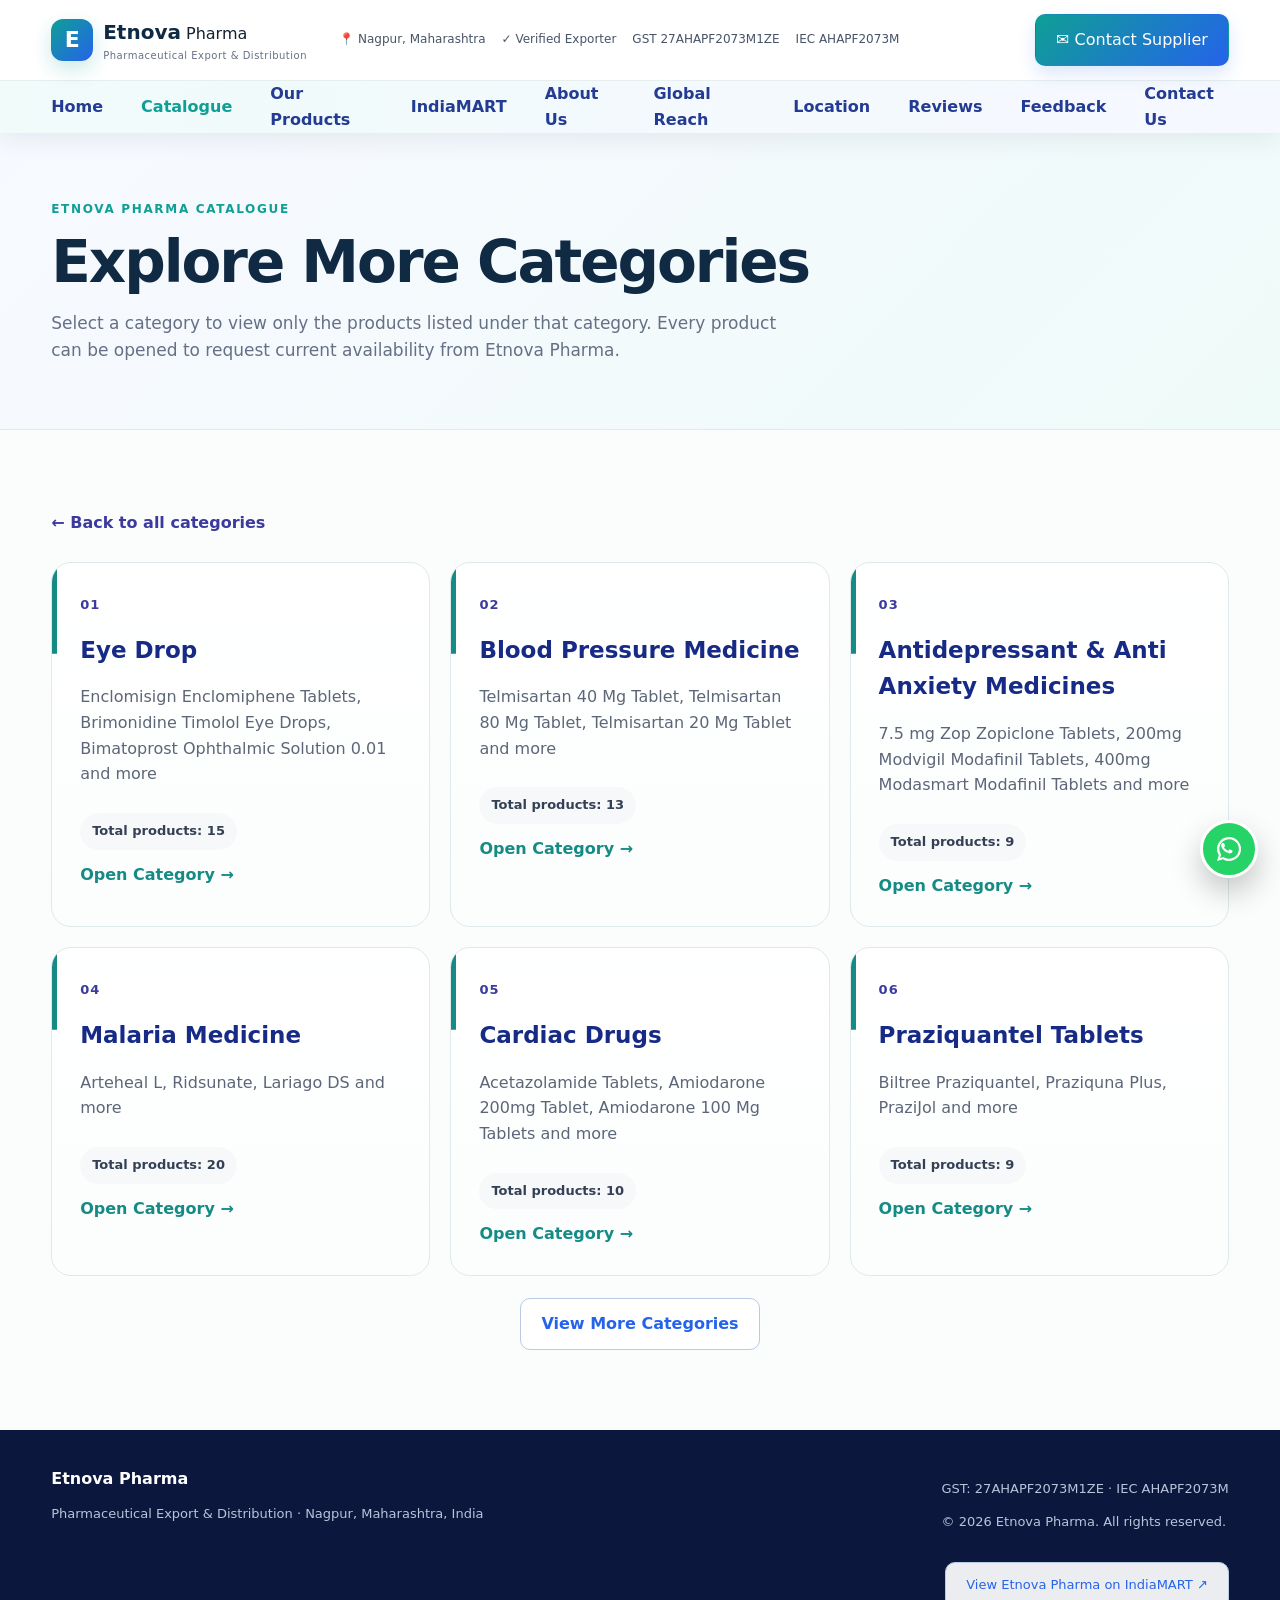
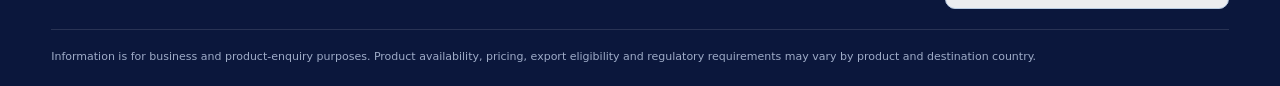
==== catalogue.html @ 1b02956c "Add files via upload" ====
<!doctype html><html lang="en"><head><meta charset="utf-8"><meta name="viewport" content="width=device-width,initial-scale=1"><title>Product Catalogue | Etnova Pharma</title><meta name="description" content="Browse Etnova Pharma product categories and request product availability."><link rel="stylesheet" href="styles.css"></head><body>
<header class="site-header"><div class="topbar container"><a class="brand" href="index.html"><span class="brand-mark">E</span><span><strong>Etnova</strong> Pharma<small>Pharmaceutical Export & Distribution</small></span></a><button class="mobile-menu-toggle" type="button" aria-label="Open navigation" aria-expanded="false"><span></span><span></span><span></span></button><div class="trust-strip"><span>📍 Nagpur, Maharashtra</span><span>✓ Verified Exporter</span><span>GST 27AHAPF2073M1ZE</span><span>IEC AHAPF2073M</span></div><a class="btn btn-primary" href="index.html#contact">✉ Contact Supplier</a></div><nav class="nav"><div class="container nav-inner"><a href="index.html">Home</a><a class="active" href="catalogue.html">Catalogue</a><a href="products.html">Our Products</a><a href="https://export.indiamart.com/company/etnova-pharma" target="_blank" rel="noopener noreferrer">IndiaMART</a><a href="index.html#about">About Us</a><a href="index.html#global">Global Reach</a><a href="location.html">Location</a><a href="index.html#reviews">Reviews</a><a href="index.html#feedback">Feedback</a><a href="index.html#contact">Contact Us</a></div></nav></header>
<main><section class="page-hero"><div class="container"><span class="eyebrow">ETNOVA PHARMA CATALOGUE</span><h1 id="categoryTitle">Explore More Categories</h1><p id="categoryIntro">Select a category to view only the products listed under that category. Every product can be opened to request current availability from Etnova Pharma.</p></div></section>
<section class="section"><div class="container"><div class="catalogue-back"><a href="index.html#catalogue">← Back to all categories</a></div><div id="categoryView"><div class="category-grid category-grid-large catalogue-collapsible" id="categoryGrid"></div><button id="viewMoreCategories" class="btn btn-outline catalogue-toggle" type="button" aria-expanded="false">View More Categories</button></div><div id="productView" hidden><div class="selected-category-head"><div><span class="eyebrow">CATEGORY PRODUCTS</span><h2 id="selectedCategoryTitle"></h2><p id="selectedCategoryMeta"></p></div><a class="btn btn-outline" href="catalogue.html">All Categories</a></div><div class="catalog-tools"><input id="categoryProductSearch" type="search" placeholder="Search products in this category…"><span class="category-only-note">Showing products from this category only</span></div><div id="categoryProductGrid" class="product-grid product-grid-wide"></div><div id="categoryNoResults" class="empty" hidden>No products found in this category.</div></div></div></section></main>
<footer class="footer"><div class="container footer-grid"><div><strong>Etnova Pharma</strong><p>Pharmaceutical Export & Distribution · Nagpur, Maharashtra, India</p></div><div><p>GST: 27AHAPF2073M1ZE · IEC AHAPF2073M</p><p>© <span id="year"></span> Etnova Pharma. All rights reserved.</p></div></div><div class="container footer-marketplace"><a class="btn btn-outline" href="https://export.indiamart.com/company/etnova-pharma" target="_blank" rel="noopener noreferrer">View Etnova Pharma on IndiaMART ↗</a></div><div class="container legal">Information is for business and product-enquiry purposes. Product availability, pricing, export eligibility and regulatory requirements may vary by product and destination country.</div></footer>
<div class="product-modal" id="productModal" aria-hidden="true"><div class="modal-backdrop" data-close-modal></div><div class="modal-panel" role="dialog" aria-modal="true"><button class="modal-close" type="button" aria-label="Close" data-close-modal>×</button><span class="eyebrow">PRODUCT ENQUIRY</span><h2>Request Product Availability</h2><p id="modalProduct" class="modal-product-name"></p><form id="productEnquiryForm" class="enquiry-form"><input type="hidden" id="selectedProduct"><div class="form-two"><label>Full Name<input id="customerName" required></label><label>Company Name<input id="companyName"></label></div><div class="form-two"><label>Email<input id="customerEmail" type="email" required></label><label>Phone / WhatsApp<input id="customerPhone" required></label></div><div class="form-two"><label>Destination Country<input id="destinationCountry" required></label><label>Required Quantity<input id="requiredQuantity" placeholder="e.g. 500 packs"></label></div><label>Message / Requirements<textarea id="customerMessage" rows="4" placeholder="Packaging, target quantity, shipping requirements, etc."></textarea></label><button class="btn btn-primary" type="submit">Send Availability Request</button><small>Prices, stock, export eligibility and destination requirements are confirmed by Etnova Pharma after enquiry.</small></form></div></div>
<script src="catalogue-page.js"></script><a class="floating-whatsapp" id="floatingWhatsapp" href="https://wa.me/918983128824?text=Hello%20Etnova%20Pharma%2C%20I%20would%20like%20to%20enquire%20about%20your%20pharmaceutical%20products." target="_blank" rel="noopener" aria-label="Chat with Etnova Pharma on WhatsApp" title="Chat with Etnova Pharma on WhatsApp"><svg viewBox="0 0 32 32" aria-hidden="true" focusable="false"><path fill="currentColor" d="M19.11 17.41c-.3-.15-1.75-.86-2.02-.96-.27-.1-.47-.15-.67.15-.2.3-.77.96-.94 1.16-.17.2-.35.22-.65.07-.3-.15-1.25-.46-2.38-1.46-.88-.78-1.47-1.74-1.64-2.04-.17-.3-.02-.46.13-.61.13-.13.3-.35.45-.52.15-.17.2-.3.3-.5.1-.2.05-.37-.02-.52-.07-.15-.67-1.61-.92-2.2-.24-.58-.49-.5-.67-.51h-.57c-.2 0-.52.07-.79.37-.27.3-1.04 1.01-1.04 2.47s1.07 2.86 1.22 3.06c.15.2 2.1 3.2 5.09 4.49.71.31 1.27.49 1.7.63.71.23 1.35.2 1.86.12.57-.09 1.75-.72 2-1.41.25-.69.25-1.28.17-1.41-.07-.12-.27-.2-.57-.35z"/><path fill="currentColor" d="M16.03 3.2a12.76 12.76 0 0 0-10.9 19.4L3.2 28.8l6.34-1.87A12.77 12.77 0 1 0 16.03 3.2zm0 23.2c-1.99 0-3.83-.58-5.38-1.58l-.39-.25-3.76 1.11 1.13-3.66-.26-.4a10.4 10.4 0 1 1 8.66 4.78z"/></svg></a>
<script>
(function(){const b=document.getElementById("floatingWhatsapp");if(!b)return;let drag=false,moved=false,sx=0,sy=0,sl=0,st=0;b.addEventListener("pointerdown",e=>{drag=true;moved=false;sx=e.clientX;sy=e.clientY;const r=b.getBoundingClientRect();sl=r.left;st=r.top;b.setPointerCapture(e.pointerId)});b.addEventListener("pointermove",e=>{if(!drag)return;const dx=e.clientX-sx,dy=e.clientY-sy;if(Math.abs(dx)+Math.abs(dy)>8)moved=true;let x=Math.max(8,Math.min(innerWidth-b.offsetWidth-8,sl+dx));let y=Math.max(8,Math.min(innerHeight-b.offsetHeight-8,st+dy));b.style.left=x+"px";b.style.top=y+"px";b.style.right="auto";b.style.bottom="auto"});b.addEventListener("pointerup",e=>{drag=false;if(moved){e.preventDefault();b.dataset.dragged="1";setTimeout(()=>delete b.dataset.dragged,100)}});b.addEventListener("click",e=>{if(b.dataset.dragged)e.preventDefault()});})();
</script></body></html>
---- styles.css ----
:root{--navy:#10235b;--blue:#1d3fa3;--teal:#168f88;--teal2:#0f7771;--ink:#111827;--muted:#667085;--line:#e5e7eb;--soft:#f6f8fc;--white:#fff;--shadow:0 16px 40px rgba(16,35,91,.08)}
*{box-sizing:border-box}html{scroll-behavior:smooth}body{margin:0;font-family:Inter,ui-sans-serif,system-ui,-apple-system,BlinkMacSystemFont,"Segoe UI",sans-serif;color:var(--ink);background:#fff;line-height:1.6}a{text-decoration:none;color:inherit}.container{width:min(1180px,92%);margin:auto}
.site-header{position:sticky;top:0;z-index:20;background:#fff;box-shadow:0 4px 20px rgba(0,0,0,.05)}.topbar{display:flex;align-items:center;gap:28px;padding:14px 0}.brand{display:flex;align-items:center;gap:10px;min-width:260px}.brand-mark{width:42px;height:42px;border-radius:12px;display:grid;place-items:center;background:var(--navy);color:#fff;font-weight:800;font-size:22px}.brand strong{font-size:20px}.brand small{display:block;color:var(--muted);font-size:10px;letter-spacing:.05em}.trust-strip{display:flex;gap:16px;flex-wrap:wrap;align-items:center;font-size:12px;color:#475467;flex:1}.nav{background:#f4f5f7;border-top:1px solid #f0f0f0}.nav-inner{display:flex;gap:38px;align-items:center;min-height:52px}.nav a{font-weight:700;color:#233b93}.nav a:hover{color:var(--teal)}
.btn{display:inline-flex;justify-content:center;align-items:center;border-radius:10px;padding:12px 20px;font-weight:800;border:1px solid transparent;cursor:pointer;font:inherit}.btn-primary{background:var(--teal);color:#fff}.btn-primary:hover{background:var(--teal2)}.btn-outline{background:#fff;color:var(--blue);border-color:#bfc9e6}.btn-small{width:100%;background:var(--teal);color:#fff;padding:10px 14px}.hero{padding:80px 0;background:radial-gradient(circle at 85% 20%,#dff7f3 0,transparent 34%),linear-gradient(135deg,#f7f9ff,#fff)}.hero-grid{display:grid;grid-template-columns:1.35fr .65fr;gap:70px;align-items:center}.eyebrow{font-size:12px;font-weight:900;letter-spacing:.14em;color:var(--teal);text-transform:uppercase}.hero h1{font-size:clamp(38px,5vw,64px);line-height:1.05;letter-spacing:-.04em;color:var(--navy);margin:14px 0 20px}.hero-copy{font-size:18px;color:#475467;max-width:720px}.hero-actions{display:flex;gap:12px;margin:28px 0}.hero-points{display:flex;gap:20px;flex-wrap:wrap;color:#344054;font-size:13px;font-weight:700}.hero-card{background:#fff;border:1px solid var(--line);border-radius:22px;padding:28px;box-shadow:var(--shadow)}.hero-card-label{font-size:11px;font-weight:900;letter-spacing:.14em;color:var(--teal)}.hero-stat{padding:20px 0;border-bottom:1px solid var(--line)}.hero-stat strong{display:block;font-size:27px;color:var(--navy)}.hero-stat span{color:var(--muted);font-size:13px}.hero-note{font-size:12px;color:var(--muted);margin-top:20px}
.trust{background:var(--navy);color:#fff}.trust-grid{display:grid;grid-template-columns:repeat(4,1fr);gap:20px;padding:22px 0}.trust-grid div{padding:8px 15px;border-right:1px solid rgba(255,255,255,.18)}.trust-grid div:last-child{border:0}.trust-grid strong{display:block}.trust-grid span{display:block;font-size:12px;color:#cbd5e1;margin-top:4px}
.section{padding:80px 0}.section-alt{background:var(--soft)}.section-heading{display:flex;justify-content:space-between;gap:40px;align-items:end;margin-bottom:34px}.section-heading h2{font-size:38px;line-height:1.1;color:var(--navy);margin:8px 0 0}.section-heading>p{max-width:510px;color:var(--muted);margin:0}
.catalog-tools{display:flex;gap:12px;margin-bottom:26px}.catalog-tools input,.catalog-tools select{padding:13px 15px;border:1px solid #d0d5dd;border-radius:10px;background:#fff;font:inherit}.catalog-tools input{flex:1}.product-grid{display:grid;grid-template-columns:repeat(4,1fr);gap:18px}.product-card{background:#fff;border:1px solid var(--line);border-radius:16px;overflow:hidden;display:flex;flex-direction:column;box-shadow:0 8px 22px rgba(16,35,91,.04)}.product-image{height:190px;background:#f7f7f7;display:grid;place-items:center;padding:12px}.product-image img{max-height:100%;max-width:100%;object-fit:contain}.product-body{padding:18px;display:flex;flex-direction:column;flex:1}.pill{display:inline-block;width:max-content;background:#eaf7f5;color:var(--teal2);font-size:11px;font-weight:900;padding:4px 8px;border-radius:99px}.product-body h3{font-size:17px;line-height:1.35;color:#19378f;margin:10px 0 12px}.product-body dl{margin:0 0 18px}.product-body dl div{display:flex;justify-content:space-between;gap:10px;border-top:1px solid #f0f1f3;padding:7px 0;font-size:12px}.product-body dt{color:var(--muted)}.product-body dd{margin:0;font-weight:700;text-align:right}.product-body .btn{margin-top:auto}.empty{padding:35px;text-align:center;color:var(--muted)}
.about-grid{display:grid;grid-template-columns:repeat(4,1fr);gap:16px}.about-card{background:#fff;border:1px solid var(--line);border-radius:16px;padding:24px}.icon{width:44px;height:44px;border-radius:50%;display:grid;place-items:center;background:#eaf0ff;color:var(--blue);font-size:21px}.about-card h3{margin:18px 0 5px;color:var(--navy)}.about-card p{margin:0;color:var(--muted)}.compliance{margin-top:20px;background:#fff;border:1px solid #d8e1f7;border-radius:16px;padding:24px;display:flex;justify-content:space-between;align-items:center;gap:20px}.compliance p{color:var(--muted);max-width:800px;margin-bottom:0}
.global-grid{display:grid;grid-template-columns:1fr 1fr;gap:60px;align-items:center}.global-grid h2{font-size:40px;line-height:1.1;color:var(--navy)}.global-grid>div>p{color:var(--muted)}.steps{display:grid;gap:12px;margin-top:24px}.steps div{display:flex;gap:15px;align-items:center;background:#fff;border:1px solid var(--line);border-radius:12px;padding:13px 15px}.steps b{color:var(--teal);font-size:13px}.map-card{min-height:390px;border-radius:24px;background:linear-gradient(135deg,#10235b,#1f4bb8);color:#fff;padding:40px;display:flex;flex-direction:column;justify-content:center;box-shadow:var(--shadow)}.map-pin{font-size:44px}.map-card h3{font-size:28px;margin:18px 0 5px}.map-card p{color:#cbd5e1}.world-line{margin-top:40px;font-weight:900;letter-spacing:.12em}.world-line span{padding:0 12px;color:#7de2d9}
.rating-layout{display:grid;grid-template-columns:.7fr 1.3fr;gap:40px;background:#fff;border:1px solid var(--line);border-radius:18px;padding:28px}.rating-big strong{font-size:58px;color:var(--navy);line-height:1}.rating-big span{color:var(--muted)}.stars{color:#f5b400;letter-spacing:3px;font-size:19px;margin:12px 0}.rating-big small{color:var(--muted)}.rating-bars{display:grid;gap:12px;align-content:center}.rating-bars>div{display:grid;grid-template-columns:70px 1fr 45px;gap:12px;align-items:center;font-size:13px}.rating-bars i{height:9px;background:#e5e7eb;border-radius:99px;overflow:hidden}.rating-bars b{display:block;height:100%;background:#68b44b}.rating-bars b.low{background:#e15257}.rating-bars em{font-style:normal;color:var(--muted);text-align:right}.review-grid{display:grid;grid-template-columns:1fr 1fr;gap:18px;margin-top:20px}.review{background:#fff;border:1px solid var(--line);border-radius:16px;padding:22px}.review-head{display:flex;align-items:center;gap:12px}.avatar{width:42px;height:42px;border-radius:50%;display:grid;place-items:center;background:#697386;color:#fff;font-weight:900}.review-head strong{display:block}.review-head small{color:var(--muted)}.review p{color:#344054}.review>small{color:var(--muted)}
.contact-section{background:linear-gradient(135deg,#effbf9,#fff)}.contact-grid{display:grid;grid-template-columns:1fr 1fr;gap:60px}.contact-grid h2{font-size:44px;line-height:1.1;color:var(--navy)}.contact-grid>div>p{color:var(--muted)}.contact-details{margin-top:28px;display:grid;gap:14px}.contact-details>div{display:flex;gap:14px;align-items:flex-start}.contact-details>div>span{font-size:22px}.contact-details p{margin:2px 0;color:var(--muted)}.contact-form{background:#fff;border:1px solid var(--line);border-radius:18px;padding:25px;box-shadow:var(--shadow);display:grid;gap:14px}.contact-form label{font-size:13px;font-weight:800;color:#344054}.contact-form input,.contact-form textarea{display:block;width:100%;margin-top:6px;border:1px solid #d0d5dd;border-radius:9px;padding:11px;font:inherit}.form-note{font-size:11px;color:var(--muted);margin:0}.footer{background:#0b173c;color:#fff;padding:36px 0 20px}.footer-grid{display:flex;justify-content:space-between;gap:30px}.footer p{color:#b9c4db;font-size:13px}.legal{border-top:1px solid rgba(255,255,255,.12);padding-top:18px;margin-top:20px;color:#9eabc7;font-size:11px}
@media(max-width:950px){.topbar{flex-wrap:wrap}.trust-strip{order:3;flex-basis:100%}.hero-grid,.global-grid,.contact-grid{grid-template-columns:1fr}.product-grid{grid-template-columns:repeat(2,1fr)}.about-grid{grid-template-columns:repeat(2,1fr)}.trust-grid{grid-template-columns:repeat(2,1fr)}.hero{padding:55px 0}.section{padding:60px 0}}
@media(max-width:620px){.topbar{gap:12px}.brand{min-width:0}.topbar>.btn{margin-left:auto}.trust-strip{display:none}.nav-inner{gap:18px;overflow:auto;white-space:nowrap}.section-heading{display:block}.section-heading>p{margin-top:15px}.catalog-tools{flex-direction:column}.product-grid,.about-grid,.review-grid,.rating-layout{grid-template-columns:1fr}.hero-actions{flex-direction:column}.hero h1{font-size:42px}.footer-grid{display:block}.compliance{display:block}.compliance .btn{margin-top:12px;width:100%}}

/* V2: catalogue hover, multi-page navigation and location */
.nav a.active{color:var(--teal)}
.product-card{transition:transform .25s ease,box-shadow .25s ease,border-color .25s ease}
.product-card:hover{transform:translateY(-8px);box-shadow:0 22px 45px rgba(16,35,91,.14);border-color:#b8d8d5}
.product-card:hover .product-image img{transform:scale(1.05)}
.product-image img{transition:transform .25s ease}
.catalog-product .btn-small{transition:transform .2s ease,background .2s ease}
.catalog-product:hover .btn-small{background:var(--teal2);transform:translateY(-1px)}
.page-hero{padding:62px 0 48px;background:linear-gradient(135deg,#f7f9ff,#effbf9);border-bottom:1px solid var(--line)}
.page-hero h1{font-size:clamp(38px,5vw,58px);line-height:1.05;color:var(--navy);margin:12px 0 14px;letter-spacing:-.035em}.page-hero p{max-width:760px;color:var(--muted);font-size:17px}
.catalog-layout{display:grid;grid-template-columns:minmax(0,1fr) 330px;gap:24px;align-items:start}.product-grid-wide{grid-template-columns:repeat(3,1fr)}
.enquiry-cart{position:sticky;top:145px;background:#fff;border:1px solid var(--line);border-radius:18px;padding:22px;box-shadow:var(--shadow)}.cart-head{display:flex;justify-content:space-between;align-items:flex-start}.cart-head h2{margin:4px 0;color:var(--navy)}.cart-count{min-width:34px;height:34px;border-radius:50%;display:grid;place-items:center;background:#eaf7f5;color:var(--teal2);font-weight:900}.enquiry-cart>p,.enquiry-cart small{color:var(--muted);font-size:12px}.cart-items{display:grid;gap:8px;margin:16px 0}.cart-item{display:flex;justify-content:space-between;gap:10px;padding:10px;border:1px solid #edf0f4;border-radius:10px;font-size:12px}.cart-item button{border:0;background:none;color:#b42318;font-size:20px;cursor:pointer}.cart-empty{padding:18px 8px;color:var(--muted);font-size:13px;text-align:center;background:#f8fafc;border-radius:10px}.enquiry-cart label{display:block;font-size:12px;font-weight:800;color:#344054}.enquiry-cart textarea{display:block;width:100%;margin-top:6px;border:1px solid #d0d5dd;border-radius:9px;padding:10px;font:inherit;resize:vertical}.enquiry-cart .btn{width:100%;margin:14px 0}.enquiry-cart .btn:disabled{opacity:.45;cursor:not-allowed}
.location-grid{display:grid;grid-template-columns:.85fr 1.15fr;gap:28px;align-items:stretch}.location-card{background:#fff;border:1px solid var(--line);border-radius:20px;padding:32px;box-shadow:var(--shadow)}.map-icon{font-size:44px}.location-card h2{font-size:32px;color:var(--navy);line-height:1.1;margin:14px 0 8px}.location-card>p{color:var(--muted)}.credential-list{margin:24px 0;display:grid;gap:10px}.credential-list div{display:flex;justify-content:space-between;gap:15px;padding:12px 0;border-top:1px solid var(--line);font-size:13px}.credential-list span{color:var(--muted);text-align:right}.map-frame{background:#eef2f5;border:1px solid var(--line);border-radius:20px;overflow:hidden;min-height:500px;display:flex;flex-direction:column}.map-frame iframe{border:0;width:100%;height:100%;min-height:470px}.map-frame small{padding:8px 12px;color:var(--muted);background:#fff}
@media(max-width:1050px){.catalog-layout{grid-template-columns:1fr}.enquiry-cart{position:static}.product-grid-wide{grid-template-columns:repeat(2,1fr)}.location-grid{grid-template-columns:1fr}}
@media(max-width:620px){.product-grid-wide{grid-template-columns:1fr}.page-hero{padding:48px 0 36px}.location-card{padding:24px}.credential-list div{display:block}.credential-list span{display:block;text-align:left;margin-top:3px}}

/* V3 catalogue/category and product enquiry UI */
.category-grid{display:grid;grid-template-columns:repeat(3,1fr);gap:20px;margin-top:26px}
.category-card{display:block;text-decoration:none;color:inherit;border:1px solid #e0e4ef;border-radius:20px;padding:28px;background:#fff;min-height:190px;position:relative;overflow:hidden;transition:transform .22s ease,box-shadow .22s ease,border-color .22s ease}
.category-card:before{content:"";position:absolute;left:0;top:0;width:5px;height:100%;background:#168b86;transform:scaleY(.25);transform-origin:top;transition:transform .22s ease}
.category-card:hover{transform:translateY(-7px);box-shadow:0 18px 38px rgba(20,35,80,.12);border-color:#168b86}
.category-card:hover:before{transform:scaleY(1)}
.category-number{font-weight:800;color:#3c3a9e;letter-spacing:.08em;font-size:13px}
.category-card h3{margin:15px 0 8px;font-size:23px;color:#162a86}.category-card p{color:#5d6678;line-height:1.6;max-width:480px}.category-link{display:inline-block;margin-top:12px;color:#168b86;font-weight:800}
.catalogue-back{margin-bottom:18px}.catalogue-back a{color:#3c3a9e;text-decoration:none;font-weight:700}
.product-card-clickable{cursor:pointer}.product-card-clickable:focus{outline:3px solid rgba(22,139,134,.25);outline-offset:3px}
.catalog-product .product-body{height:100%;display:flex;flex-direction:column}.catalog-product .btn{margin-top:auto}
.product-modal{display:none;position:fixed;inset:0;z-index:1000;align-items:center;justify-content:center;padding:20px}.product-modal.open{display:flex}.modal-backdrop{position:absolute;inset:0;background:rgba(8,17,40,.58);backdrop-filter:blur(3px)}
.modal-panel{position:relative;z-index:2;background:#fff;border-radius:22px;max-width:700px;width:100%;max-height:90vh;overflow:auto;padding:32px;box-shadow:0 25px 70px rgba(0,0,0,.25)}.modal-close{position:absolute;right:16px;top:12px;border:0;background:transparent;font-size:30px;cursor:pointer;color:#526071}.modal-product-name{font-weight:800;color:#3c3a9e;margin-top:-4px}.enquiry-form label{display:flex;flex-direction:column;gap:7px;font-weight:700;color:#27324a;margin-bottom:15px}.enquiry-form input,.enquiry-form textarea{font:inherit;border:1px solid #d9deea;border-radius:10px;padding:12px;outline:none}.enquiry-form input:focus,.enquiry-form textarea:focus{border-color:#168b86;box-shadow:0 0 0 3px rgba(22,139,134,.12)}.form-two{display:grid;grid-template-columns:1fr 1fr;gap:14px}.enquiry-form small{display:block;color:#697386;margin-top:12px;line-height:1.5}
@media(max-width:800px){.category-grid{grid-template-columns:1fr}.form-two{grid-template-columns:1fr}.modal-panel{padding:25px 20px}}
/* V4 full catalogue category browser */
.category-grid-large{grid-template-columns:repeat(3,1fr)}
.category-card .category-meta{display:inline-block;margin-top:10px;padding:8px 12px;border-radius:999px;background:#f7f8fa;color:#344054;font-size:13px;font-weight:800}.category-card .category-link{display:block}.catalogue-note{margin-top:22px;padding:16px 18px;border:1px dashed #cfd7e6;border-radius:14px;background:#fafbff;color:#5d6678;font-size:13px;line-height:1.6}.selected-category-head{display:flex;justify-content:space-between;align-items:end;gap:20px;margin-bottom:22px}.selected-category-head h2{color:var(--navy);font-size:34px;margin:8px 0}.selected-category-head p{color:var(--muted);margin:0}.category-only-note{align-self:center;color:#168b86;font-size:13px;font-weight:800;padding:10px 12px;background:#effaf8;border-radius:999px}@media(max-width:1000px){.category-grid-large{grid-template-columns:repeat(2,1fr)}}@media(max-width:650px){.category-grid-large{grid-template-columns:1fr}.selected-category-head{display:block}.selected-category-head .btn{display:inline-block;margin-top:15px}.category-only-note{align-self:auto}}

/* V5 compact catalogue browser */
.catalogue-collapsible{overflow:hidden;max-height:760px;transition:max-height .45s ease}.catalogue-collapsible:not(.is-expanded) .category-card:nth-child(n+7){display:none}.catalogue-collapsible.is-expanded{max-height:10000px}.catalogue-toggle{display:block;margin:22px auto 0;min-width:210px;font-weight:800}.catalogue-toggle-wrap{display:flex;justify-content:center}.catalogue-section .category-card{min-height:155px;padding:22px}.catalogue-section .category-card h3{font-size:20px;margin:10px 0 6px}.catalogue-section .category-card p{font-size:14px;line-height:1.45;margin:0}.catalogue-section .category-link{font-size:13px;margin-top:8px}.catalogue-section .category-meta{font-size:12px;padding:6px 10px;margin-top:8px}
@media(max-width:1000px){.catalogue-collapsible{max-height:700px}.catalogue-section .category-card{min-height:145px}}
@media(max-width:650px){.catalogue-collapsible:not(.is-expanded) .category-card:nth-child(n+5){display:none}.catalogue-collapsible{max-height:650px}.catalogue-section .category-card{padding:18px;min-height:135px}}


/* V6 Our Products category showcase */
.products-showcase-section{background:#fff}.products-section-heading{align-items:flex-end}.products-section-heading>p{max-width:650px}.product-search-box{position:relative;max-width:760px;margin:4px auto 30px}.product-search-box input{width:100%;height:56px;border:1px solid #d9deea;border-radius:14px;padding:0 20px 0 50px;font:inherit;font-size:15px;color:#17213b;box-shadow:0 8px 24px rgba(16,35,91,.06);outline:none}.product-search-box input:focus{border-color:#168b86;box-shadow:0 0 0 4px rgba(22,139,134,.10)}.search-icon{position:absolute;left:18px;top:14px;font-size:25px;color:#526071;z-index:1}.product-category-list{display:grid;gap:16px}.product-category-block{border:1px solid #e2e6ef;border-radius:18px;background:#fff;padding:22px 24px;transition:transform .22s ease,box-shadow .22s ease,border-color .22s ease}.product-category-block:hover{transform:translateY(-3px);box-shadow:0 14px 34px rgba(16,35,91,.09);border-color:#b9d9d6}.product-category-head{display:flex;justify-content:space-between;align-items:center;gap:20px}.product-category-head>div{display:flex;align-items:center;gap:13px;min-width:0}.category-label{display:grid;place-items:center;width:34px;height:34px;border-radius:10px;background:#eef1ff;color:#3c3a9e;font-size:12px;font-weight:900;flex:0 0 auto}.product-category-head h3{margin:0;color:#182d88;font-size:23px;line-height:1.2}.view-category-link{color:#168b86;font-weight:850;text-decoration:none;white-space:nowrap;display:inline-flex;align-items:center;gap:7px;padding:8px 2px}.view-category-link span{font-size:20px;transition:transform .2s ease}.view-category-link:hover span{transform:translateX(4px)}.subproduct-list{display:flex;flex-wrap:wrap;gap:9px;margin:17px 0 0 47px}.subproduct-chip{border:1px solid #e4e7ee;background:#f8fafc;color:#344054;border-radius:999px;padding:9px 13px;font:inherit;font-size:13px;cursor:pointer;transition:background .2s ease,border-color .2s ease,transform .2s ease}.subproduct-chip:hover{background:#effaf8;border-color:#9dd4cf;transform:translateY(-1px)}.subproduct-placeholder{cursor:default;color:#667085;background:#fafbfc}.subproduct-placeholder:hover{transform:none;background:#fafbfc;border-color:#e4e7ee}.product-search-empty{margin-top:20px;padding:16px;text-align:center;border:1px dashed #cfd7e6;border-radius:12px;color:#667085;background:#fafbff}@media(max-width:650px){.product-category-head{align-items:flex-start}.product-category-head h3{font-size:19px}.view-category-link{font-size:13px}.subproduct-list{margin-left:0}.product-category-block{padding:18px}.product-category-head>div{align-items:flex-start}.category-label{margin-top:1px}}

.footer-marketplace{display:flex;justify-content:flex-end;align-items:center;margin-top:16px}.footer-marketplace .btn{font-size:13px}.products-section-heading{display:flex;gap:12px;flex-wrap:wrap}.products-section-heading>div{flex:1 1 520px}.products-section-heading>.btn{flex:0 0 auto}@media(max-width:620px){.site-header .topbar>.btn{font-size:13px;padding:11px 14px}.nav-inner{padding-bottom:4px}.footer-marketplace{justify-content:flex-start}.products-section-heading>.btn{width:100%;text-align:center}.nav-inner a{flex:0 0 auto}}


/* V8 visual refresh + mobile-first navigation */
:root{--navy:#102a43;--blue:#2563eb;--teal:#0f9f95;--teal2:#087f78;--cyan:#20b8ad;--ink:#142033;--muted:#667085;--line:#e3e8ef;--soft:#f4fbfa;--white:#fff;--shadow:0 18px 45px rgba(15,42,67,.10)}
body{background:#fbfdfd}
.site-header{box-shadow:0 6px 24px rgba(15,42,67,.08)}
.brand-mark{background:linear-gradient(135deg,var(--teal),var(--blue));box-shadow:0 8px 20px rgba(15,159,149,.22)}
.brand strong{color:var(--navy)}
.nav{background:linear-gradient(90deg,#f0fbfa,#f6f8ff);border-top:1px solid #e7eeee}
.nav a{transition:color .2s ease,background .2s ease}
.nav a:hover,.nav a.active{color:var(--teal)}
.btn-primary{background:linear-gradient(135deg,var(--teal),var(--blue));box-shadow:0 8px 18px rgba(37,99,235,.16);transition:transform .2s ease,box-shadow .2s ease,filter .2s ease}
.btn-primary:hover{background:linear-gradient(135deg,var(--teal2),#1d4ed8);transform:translateY(-2px);box-shadow:0 12px 24px rgba(37,99,235,.22)}
.btn-outline{border-color:#b8cbe3;transition:transform .2s ease,box-shadow .2s ease,border-color .2s ease;background:rgba(255,255,255,.92)}
.btn-outline:hover{border-color:#83b9d1;transform:translateY(-2px);box-shadow:0 10px 22px rgba(15,42,67,.08)}
.hero{background:radial-gradient(circle at 90% 10%,#d9f8f4 0,transparent 32%),radial-gradient(circle at 10% 80%,#e6edff 0,transparent 30%),linear-gradient(135deg,#f7fbff,#fff)}
.hero-card{border-color:#dce7f0;box-shadow:0 22px 55px rgba(15,42,67,.11)}
.section-heading h2,.global-grid h2,.contact-grid h2,.page-hero h1{letter-spacing:-.035em}
.category-card{background:linear-gradient(180deg,#fff,#fbfefd);border-color:#dfe8eb}
.category-card:hover{border-color:#78c9c2;box-shadow:0 20px 42px rgba(15,159,149,.13)}
.product-category-block{background:linear-gradient(180deg,#fff,#fbfdfd)}
.product-category-block:hover{border-color:#7ccbc5;box-shadow:0 16px 36px rgba(15,159,149,.11)}
.category-label{background:linear-gradient(135deg,#e5faf7,#edf1ff);color:#2255a4}
.view-category-link{color:var(--teal2)}
.product-search-box input{border-color:#cfdde8}
.product-search-box input:focus{border-color:var(--teal);box-shadow:0 0 0 4px rgba(15,159,149,.11),0 12px 30px rgba(15,42,67,.06)}
.trust{background:linear-gradient(90deg,#0c243a,#123c58)}
.map-card{background:linear-gradient(135deg,#0c2b45,#167c84 58%,#2563eb)}
.contact-section{background:radial-gradient(circle at 90% 10%,#dcfaf5 0,transparent 32%),linear-gradient(135deg,#f2fcfb,#fff)}

.mobile-menu-toggle{display:none;border:1px solid #cbd8e3;background:#fff;color:var(--navy);width:44px;height:44px;border-radius:12px;align-items:center;justify-content:center;flex-direction:column;gap:4px;cursor:pointer;flex:0 0 auto;box-shadow:0 5px 14px rgba(15,42,67,.07)}
.mobile-menu-toggle span{display:block;width:19px;height:2px;background:currentColor;border-radius:4px;transition:transform .2s ease,opacity .2s ease}
.mobile-menu-toggle[aria-expanded="true"] span:nth-child(1){transform:translateY(6px) rotate(45deg)}
.mobile-menu-toggle[aria-expanded="true"] span:nth-child(2){opacity:0}
.mobile-menu-toggle[aria-expanded="true"] span:nth-child(3){transform:translateY(-6px) rotate(-45deg)}

@media(max-width:820px){
 .site-header .topbar{display:grid;grid-template-columns:minmax(0,1fr) auto auto;align-items:center;gap:10px;padding:10px 0}
 .site-header .brand{min-width:0;gap:8px}
 .brand-mark{width:40px;height:40px;border-radius:11px}
 .brand strong{font-size:18px}.brand small{font-size:9px;white-space:nowrap}
 .site-header .topbar>.btn{margin:0;font-size:12px;padding:10px 12px;white-space:nowrap;border-radius:10px}
 .mobile-menu-toggle{display:flex}
 .nav{display:none;border-top:1px solid #e3ebef}
 .nav.is-open{display:block}
 .nav-inner{display:grid;grid-template-columns:1fr 1fr;gap:6px;padding:10px 0 14px;min-height:0;overflow:visible;white-space:normal}
 .nav a{padding:11px 12px;border-radius:10px;background:#fff;border:1px solid #e5ebf0;font-size:13px}
 .nav a:hover,.nav a.active{background:#effaf8}
 .trust-strip{display:none}
}
@media(max-width:480px){
 .site-header .topbar{grid-template-columns:minmax(0,1fr) auto auto}
 .brand small{display:none}
 .brand strong{font-size:17px}
 .brand{white-space:nowrap}
 .site-header .topbar>.btn{font-size:11px;padding:9px 10px}
 .mobile-menu-toggle{width:40px;height:40px;border-radius:11px}
 .nav-inner{grid-template-columns:1fr 1fr}
 .nav a{font-size:12px;padding:10px}
 .hero{padding:42px 0}.hero h1{font-size:36px}.hero-copy{font-size:16px}
 .hero-actions{gap:9px}.hero-actions .btn{width:100%}
 .section{padding:48px 0}.section-heading h2{font-size:30px}
 .product-category-head{gap:10px}.product-category-head>div{min-width:0}.product-category-head h3{font-size:17px}
 .view-category-link{font-size:12px;padding:6px 0}.view-category-link span{font-size:18px}
 .subproduct-chip{font-size:12px;padding:8px 11px}
 .footer-marketplace .btn{width:100%}
}


/* V9 contact, feedback and mobile navigation refinements */
.feedback-section{background:linear-gradient(135deg,#f2fbfa,#f7f9ff)}
.feedback-grid{display:grid;grid-template-columns:1fr 1fr;gap:50px;align-items:center}
.feedback-grid h2{font-size:42px;line-height:1.1;color:var(--navy);margin:8px 0 12px}
.feedback-grid p{color:var(--muted);max-width:620px}
.feedback-stars{display:flex;gap:6px;margin-top:22px}
.feedback-stars button{border:0;background:transparent;color:#c8d0da;font-size:38px;line-height:1;cursor:pointer;padding:2px;transition:transform .18s ease,color .18s ease}
.feedback-stars button:hover,.feedback-stars button.selected{color:#f5b400;transform:translateY(-2px) scale(1.05)}
.selected-rating{display:block;margin-top:8px;font-weight:800;color:var(--teal2);font-size:13px}
.feedback-form{background:#fff;border:1px solid var(--line);border-radius:18px;padding:24px;box-shadow:var(--shadow);display:grid;gap:14px}
.feedback-form label{font-size:13px;font-weight:800;color:#344054}.feedback-form input,.feedback-form textarea{display:block;width:100%;margin-top:6px;border:1px solid #d0d5dd;border-radius:9px;padding:11px;font:inherit}.feedback-form small{color:var(--muted)}
.testimonials-section{background:#fff}.contact-details a{color:var(--teal2);font-weight:700}.contact-details a:hover{text-decoration:underline}
@media(max-width:820px){.feedback-grid{grid-template-columns:1fr;gap:28px}.feedback-grid h2{font-size:34px}.feedback-stars button{font-size:34px}}
@media(max-width:480px){.feedback-form{padding:18px}.feedback-stars{gap:2px}.feedback-stars button{font-size:31px}.contact-details p{overflow-wrap:anywhere}}

/* Floating WhatsApp contact */
.floating-whatsapp{position:fixed;right:22px;bottom:22px;width:58px;height:58px;border-radius:50%;display:grid;place-items:center;background:#25D366;color:#fff;text-decoration:none;box-shadow:0 14px 30px rgba(0,0,0,.22);z-index:9999;touch-action:none;cursor:grab;border:3px solid #fff;transition:transform .2s ease,box-shadow .2s ease}
.floating-whatsapp:hover{transform:scale(1.08);box-shadow:0 18px 36px rgba(0,0,0,.25)}
.floating-whatsapp:active{cursor:grabbing}
.floating-whatsapp span{font-size:31px;font-weight:900;line-height:1;transform:rotate(-8deg)}
@media(max-width:480px){.floating-whatsapp{width:54px;height:54px;right:15px;bottom:15px}.floating-whatsapp span{font-size:28px}}
/* V11: proper WhatsApp logo */
.floating-whatsapp svg{width:31px;height:31px;display:block}
@media(max-width:480px){.floating-whatsapp svg{width:29px;height:29px}}
/* V11 WhatsApp icon cleanup */
.floating-whatsapp span{display:none}
.floating-whatsapp svg{width:30px;height:30px;display:block}
@media(max-width:480px){.floating-whatsapp svg{width:28px;height:28px}}
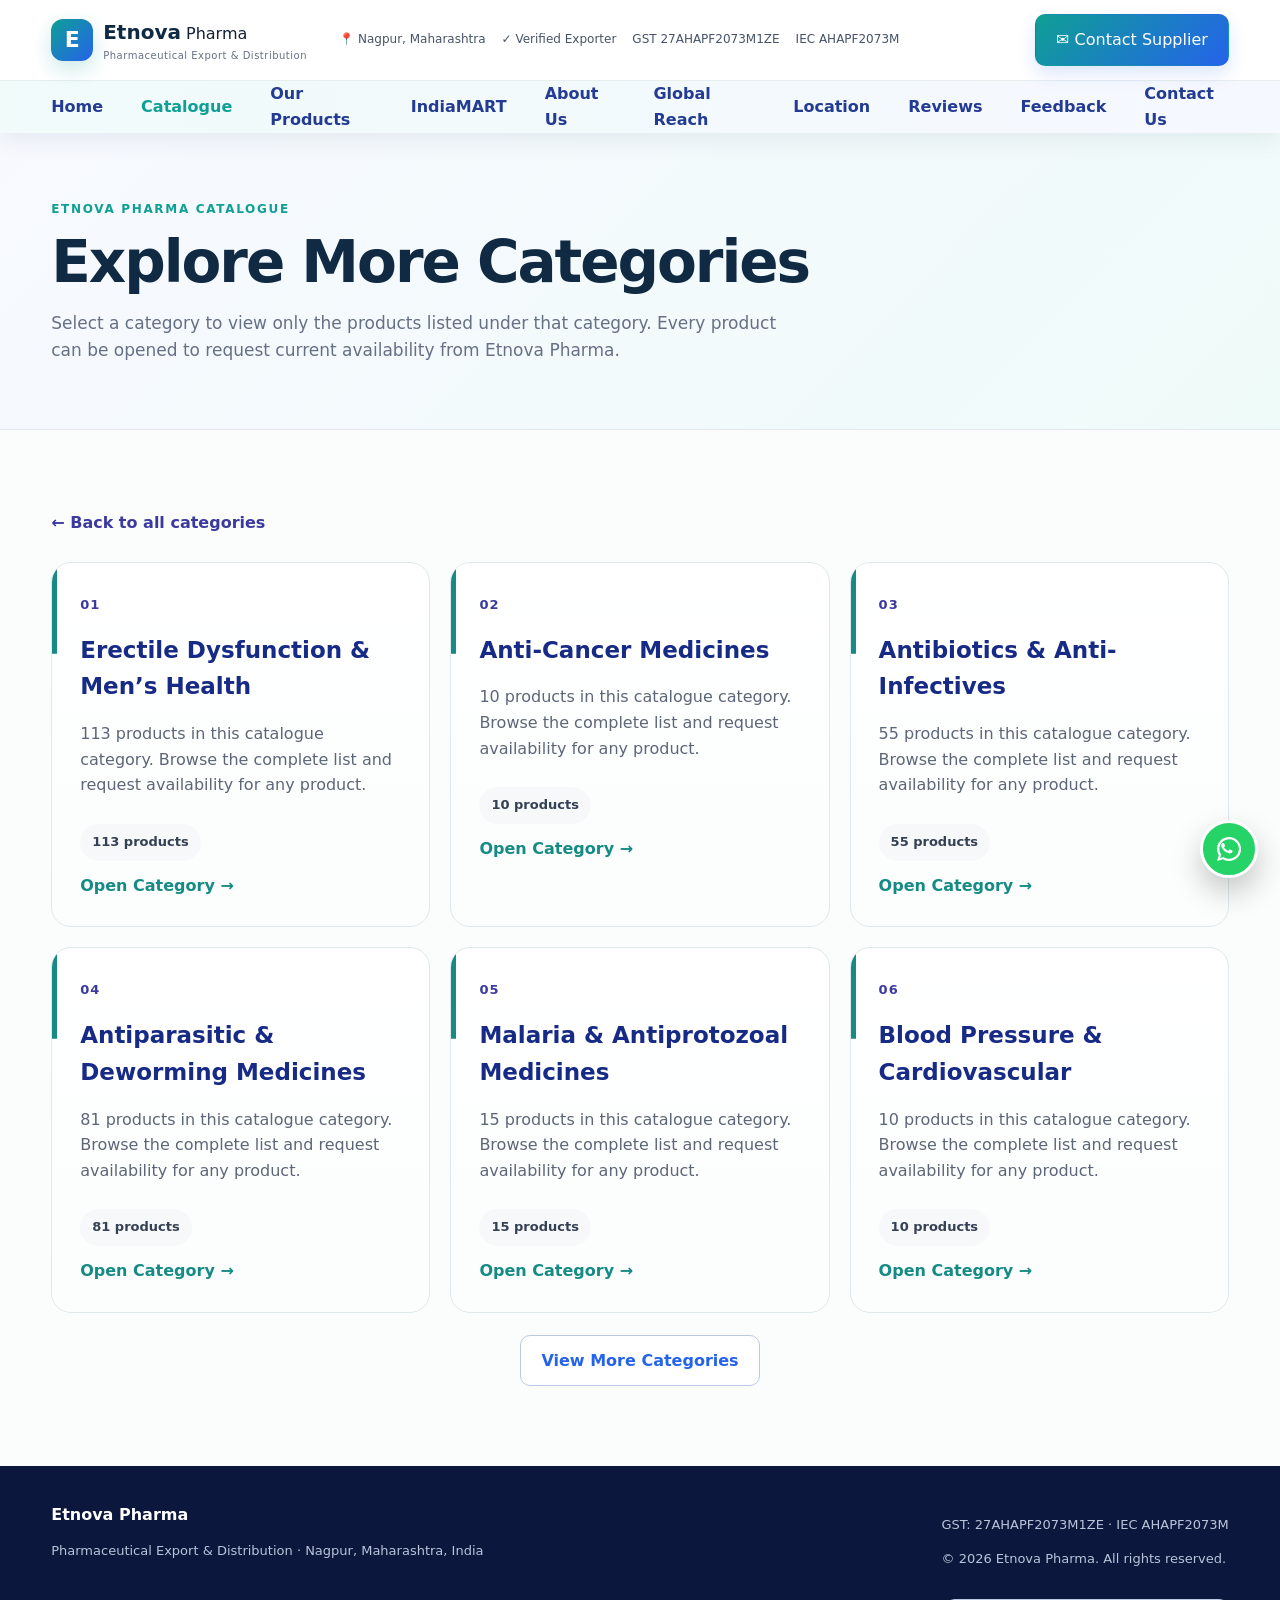
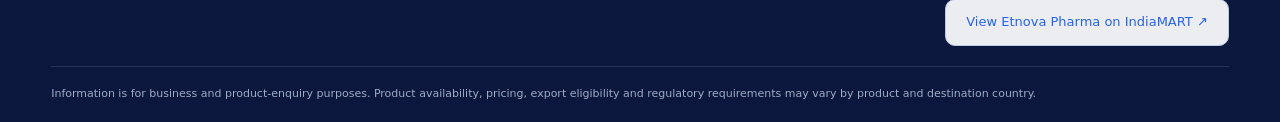
==== commit 74c02e78: "Add files via upload" ====
--- a/catalogue.html
+++ b/catalogue.html
@@ -3,7 +3,7 @@
 <main><section class="page-hero"><div class="container"><span class="eyebrow">ETNOVA PHARMA CATALOGUE</span><h1 id="categoryTitle">Explore More Categories</h1><p id="categoryIntro">Select a category to view only the products listed under that category. Every product can be opened to request current availability from Etnova Pharma.</p></div></section>
 <section class="section"><div class="container"><div class="catalogue-back"><a href="index.html#catalogue">← Back to all categories</a></div><div id="categoryView"><div class="category-grid category-grid-large catalogue-collapsible" id="categoryGrid"></div><button id="viewMoreCategories" class="btn btn-outline catalogue-toggle" type="button" aria-expanded="false">View More Categories</button></div><div id="productView" hidden><div class="selected-category-head"><div><span class="eyebrow">CATEGORY PRODUCTS</span><h2 id="selectedCategoryTitle"></h2><p id="selectedCategoryMeta"></p></div><a class="btn btn-outline" href="catalogue.html">All Categories</a></div><div class="catalog-tools"><input id="categoryProductSearch" type="search" placeholder="Search products in this category…"><span class="category-only-note">Showing products from this category only</span></div><div id="categoryProductGrid" class="product-grid product-grid-wide"></div><div id="categoryNoResults" class="empty" hidden>No products found in this category.</div></div></div></section></main>
 <footer class="footer"><div class="container footer-grid"><div><strong>Etnova Pharma</strong><p>Pharmaceutical Export & Distribution · Nagpur, Maharashtra, India</p></div><div><p>GST: 27AHAPF2073M1ZE · IEC AHAPF2073M</p><p>© <span id="year"></span> Etnova Pharma. All rights reserved.</p></div></div><div class="container footer-marketplace"><a class="btn btn-outline" href="https://export.indiamart.com/company/etnova-pharma" target="_blank" rel="noopener noreferrer">View Etnova Pharma on IndiaMART ↗</a></div><div class="container legal">Information is for business and product-enquiry purposes. Product availability, pricing, export eligibility and regulatory requirements may vary by product and destination country.</div></footer>
-<div class="product-modal" id="productModal" aria-hidden="true"><div class="modal-backdrop" data-close-modal></div><div class="modal-panel" role="dialog" aria-modal="true"><button class="modal-close" type="button" aria-label="Close" data-close-modal>×</button><span class="eyebrow">PRODUCT ENQUIRY</span><h2>Request Product Availability</h2><p id="modalProduct" class="modal-product-name"></p><form id="productEnquiryForm" class="enquiry-form"><input type="hidden" id="selectedProduct"><div class="form-two"><label>Full Name<input id="customerName" required></label><label>Company Name<input id="companyName"></label></div><div class="form-two"><label>Email<input id="customerEmail" type="email" required></label><label>Phone / WhatsApp<input id="customerPhone" required></label></div><div class="form-two"><label>Destination Country<input id="destinationCountry" required></label><label>Required Quantity<input id="requiredQuantity" placeholder="e.g. 500 packs"></label></div><label>Message / Requirements<textarea id="customerMessage" rows="4" placeholder="Packaging, target quantity, shipping requirements, etc."></textarea></label><button class="btn btn-primary" type="submit">Send Availability Request</button><small>Prices, stock, export eligibility and destination requirements are confirmed by Etnova Pharma after enquiry.</small></form></div></div>
+<div class="product-modal" id="productModal" aria-hidden="true"><div class="modal-backdrop" data-close-modal></div><div class="modal-panel" role="dialog" aria-modal="true"><button class="modal-close" type="button" aria-label="Close" data-close-modal>×</button><span class="eyebrow">PRODUCT ENQUIRY</span><h2>Request Product Availability</h2><p id="modalProduct" class="modal-product-name"></p><form id="productEnquiryForm" class="enquiry-form" action="https://formsubmit.co/etnovapharma@gmail.com" method="POST"><input type="hidden" id="selectedProduct" name="Product"><input type="hidden" name="_subject" value="Etnova Pharma Product Availability Request"><input type="hidden" name="_captcha" value="false"><input type="hidden" name="_template" value="table"><div class="form-two"><label>Full Name<input id="customerName" name="Full Name" required></label><label>Company Name<input id="companyName" name="Company Name"></label></div><div class="form-two"><label>Email<input id="customerEmail" name="Customer Email" type="email" required></label><label>Phone / WhatsApp<input id="customerPhone" name="Phone / WhatsApp" required></label></div><div class="form-two"><label>Destination Country<input id="destinationCountry" name="Destination Country" required></label><label>Required Quantity<input id="requiredQuantity" name="Required Quantity" placeholder="e.g. 500 packs"></label></div><label>Message / Requirements<textarea id="customerMessage" name="Message / Requirements" rows="4" placeholder="Packaging, target quantity, shipping requirements, etc."></textarea></label><button class="btn btn-primary" type="submit">Send Availability Request</button><small>Prices, stock, export eligibility and destination requirements are confirmed by Etnova Pharma after enquiry.</small></form></div></div>
 <script src="catalogue-page.js"></script><a class="floating-whatsapp" id="floatingWhatsapp" href="https://wa.me/918983128824?text=Hello%20Etnova%20Pharma%2C%20I%20would%20like%20to%20enquire%20about%20your%20pharmaceutical%20products." target="_blank" rel="noopener" aria-label="Chat with Etnova Pharma on WhatsApp" title="Chat with Etnova Pharma on WhatsApp"><svg viewBox="0 0 32 32" aria-hidden="true" focusable="false"><path fill="currentColor" d="M19.11 17.41c-.3-.15-1.75-.86-2.02-.96-.27-.1-.47-.15-.67.15-.2.3-.77.96-.94 1.16-.17.2-.35.22-.65.07-.3-.15-1.25-.46-2.38-1.46-.88-.78-1.47-1.74-1.64-2.04-.17-.3-.02-.46.13-.61.13-.13.3-.35.45-.52.15-.17.2-.3.3-.5.1-.2.05-.37-.02-.52-.07-.15-.67-1.61-.92-2.2-.24-.58-.49-.5-.67-.51h-.57c-.2 0-.52.07-.79.37-.27.3-1.04 1.01-1.04 2.47s1.07 2.86 1.22 3.06c.15.2 2.1 3.2 5.09 4.49.71.31 1.27.49 1.7.63.71.23 1.35.2 1.86.12.57-.09 1.75-.72 2-1.41.25-.69.25-1.28.17-1.41-.07-.12-.27-.2-.57-.35z"/><path fill="currentColor" d="M16.03 3.2a12.76 12.76 0 0 0-10.9 19.4L3.2 28.8l6.34-1.87A12.77 12.77 0 1 0 16.03 3.2zm0 23.2c-1.99 0-3.83-.58-5.38-1.58l-.39-.25-3.76 1.11 1.13-3.66-.26-.4a10.4 10.4 0 1 1 8.66 4.78z"/></svg></a>
 <script>
 (function(){const b=document.getElementById("floatingWhatsapp");if(!b)return;let drag=false,moved=false,sx=0,sy=0,sl=0,st=0;b.addEventListener("pointerdown",e=>{drag=true;moved=false;sx=e.clientX;sy=e.clientY;const r=b.getBoundingClientRect();sl=r.left;st=r.top;b.setPointerCapture(e.pointerId)});b.addEventListener("pointermove",e=>{if(!drag)return;const dx=e.clientX-sx,dy=e.clientY-sy;if(Math.abs(dx)+Math.abs(dy)>8)moved=true;let x=Math.max(8,Math.min(innerWidth-b.offsetWidth-8,sl+dx));let y=Math.max(8,Math.min(innerHeight-b.offsetHeight-8,st+dy));b.style.left=x+"px";b.style.top=y+"px";b.style.right="auto";b.style.bottom="auto"});b.addEventListener("pointerup",e=>{drag=false;if(moved){e.preventDefault();b.dataset.dragged="1";setTimeout(()=>delete b.dataset.dragged,100)}});b.addEventListener("click",e=>{if(b.dataset.dragged)e.preventDefault()});})();
--- a/styles.css
+++ b/styles.css
@@ -153,3 +153,24 @@
 .floating-whatsapp span{display:none}
 .floating-whatsapp svg{width:30px;height:30px;display:block}
 @media(max-width:480px){.floating-whatsapp svg{width:28px;height:28px}}
+
+/* V12 working email + feedback */
+.live-feedback-wrap{margin-top:34px}.live-feedback-heading{margin-bottom:18px}.live-feedback-heading h3{margin:6px 0 0;font-size:25px;color:var(--navy)}.live-feedback-grid:empty{display:none}.live-review{animation:feedbackIn .35s ease both}.extra-feedback{display:none}.feedback-page-note{color:var(--muted)}@keyframes feedbackIn{from{opacity:0;transform:translateY(8px)}to{opacity:1;transform:none}}button:disabled{opacity:.65;cursor:wait}
+@media(max-width:650px){.live-feedback-heading{align-items:flex-start}.live-feedback-heading .btn{width:auto}.live-feedback-heading{gap:12px}}
+
+/* Full catalogue controls */
+.catalog-intro{margin-bottom:20px;max-width:850px}.catalog-intro h2{margin:.25rem 0 .45rem}.catalog-tools-full{display:grid;grid-template-columns:minmax(0,1fr) 300px;gap:14px;align-items:end}.catalog-tools-full label{display:grid;gap:7px;font-weight:700;font-size:.9rem}.catalog-tools-full input,.catalog-tools-full select{width:100%;box-sizing:border-box}.catalog-result-bar{display:flex;justify-content:space-between;align-items:center;gap:12px;margin:14px 0;font-size:.9rem;font-weight:700}.catalog-product .product-body{min-height:190px}.catalog-product h3{overflow-wrap:anywhere}.catalog-product .pill{max-width:100%;overflow:hidden;text-overflow:ellipsis;white-space:nowrap}
+@media(max-width:760px){.catalog-tools-full{grid-template-columns:1fr}.catalog-result-bar{align-items:flex-start}.catalog-product .product-body{min-height:0}}
+
+/* Full catalogue search controls */
+.catalog-tools-full { grid-template-columns: minmax(0,1fr) 300px auto; }
+.catalog-tools-full .search-wrap input { min-width: 0; }
+.catalog-search-submit { align-self: end; min-height: 48px; white-space: nowrap; }
+.catalog-result-bar-simple { display:flex; justify-content:space-between; align-items:center; gap:12px; margin:14px 0 18px; font-size:.9rem; font-weight:700; color:var(--muted); }
+.product-card-clickable { cursor:pointer; transition:transform .18s ease, box-shadow .18s ease, border-color .18s ease; }
+.product-card-clickable:hover { transform:translateY(-3px); box-shadow:0 14px 28px rgba(16,35,91,.10); border-color:#b9d5ef; }
+.product-card-clickable:focus-visible { outline:3px solid rgba(25,55,143,.2); outline-offset:3px; }
+@media(max-width:900px){ .catalog-tools-full { grid-template-columns:1fr; } .catalog-search-submit { width:100%; } }
+@media(max-width:620px){ .catalog-result-bar-simple { align-items:flex-start; flex-direction:column; } }
+
+.catalog-layout-full{display:block}.catalog-products-area{width:100%}.catalog-layout-full .product-grid-wide{grid-template-columns:repeat(4,minmax(0,1fr))}@media(max-width:1100px){.catalog-layout-full .product-grid-wide{grid-template-columns:repeat(3,minmax(0,1fr))}}@media(max-width:800px){.catalog-layout-full .product-grid-wide{grid-template-columns:repeat(2,minmax(0,1fr))}}@media(max-width:520px){.catalog-layout-full .product-grid-wide{grid-template-columns:1fr}}
